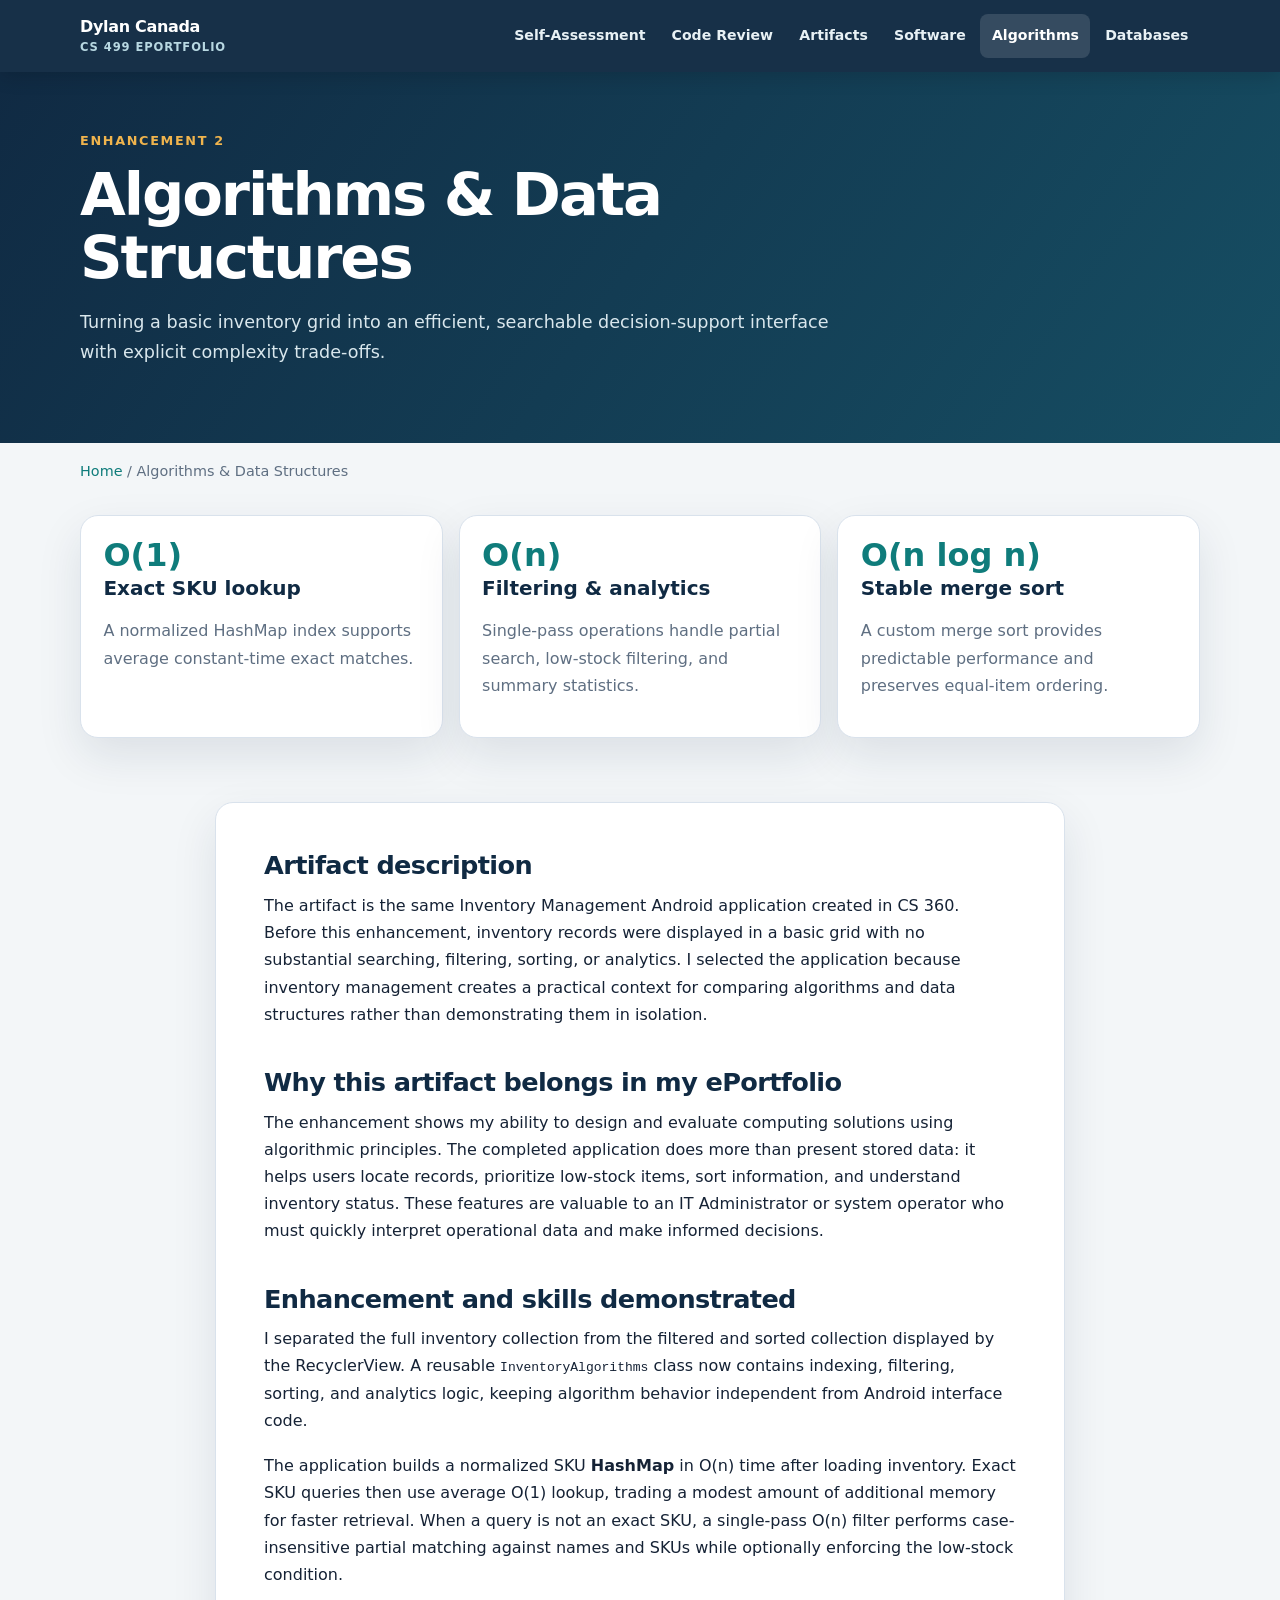
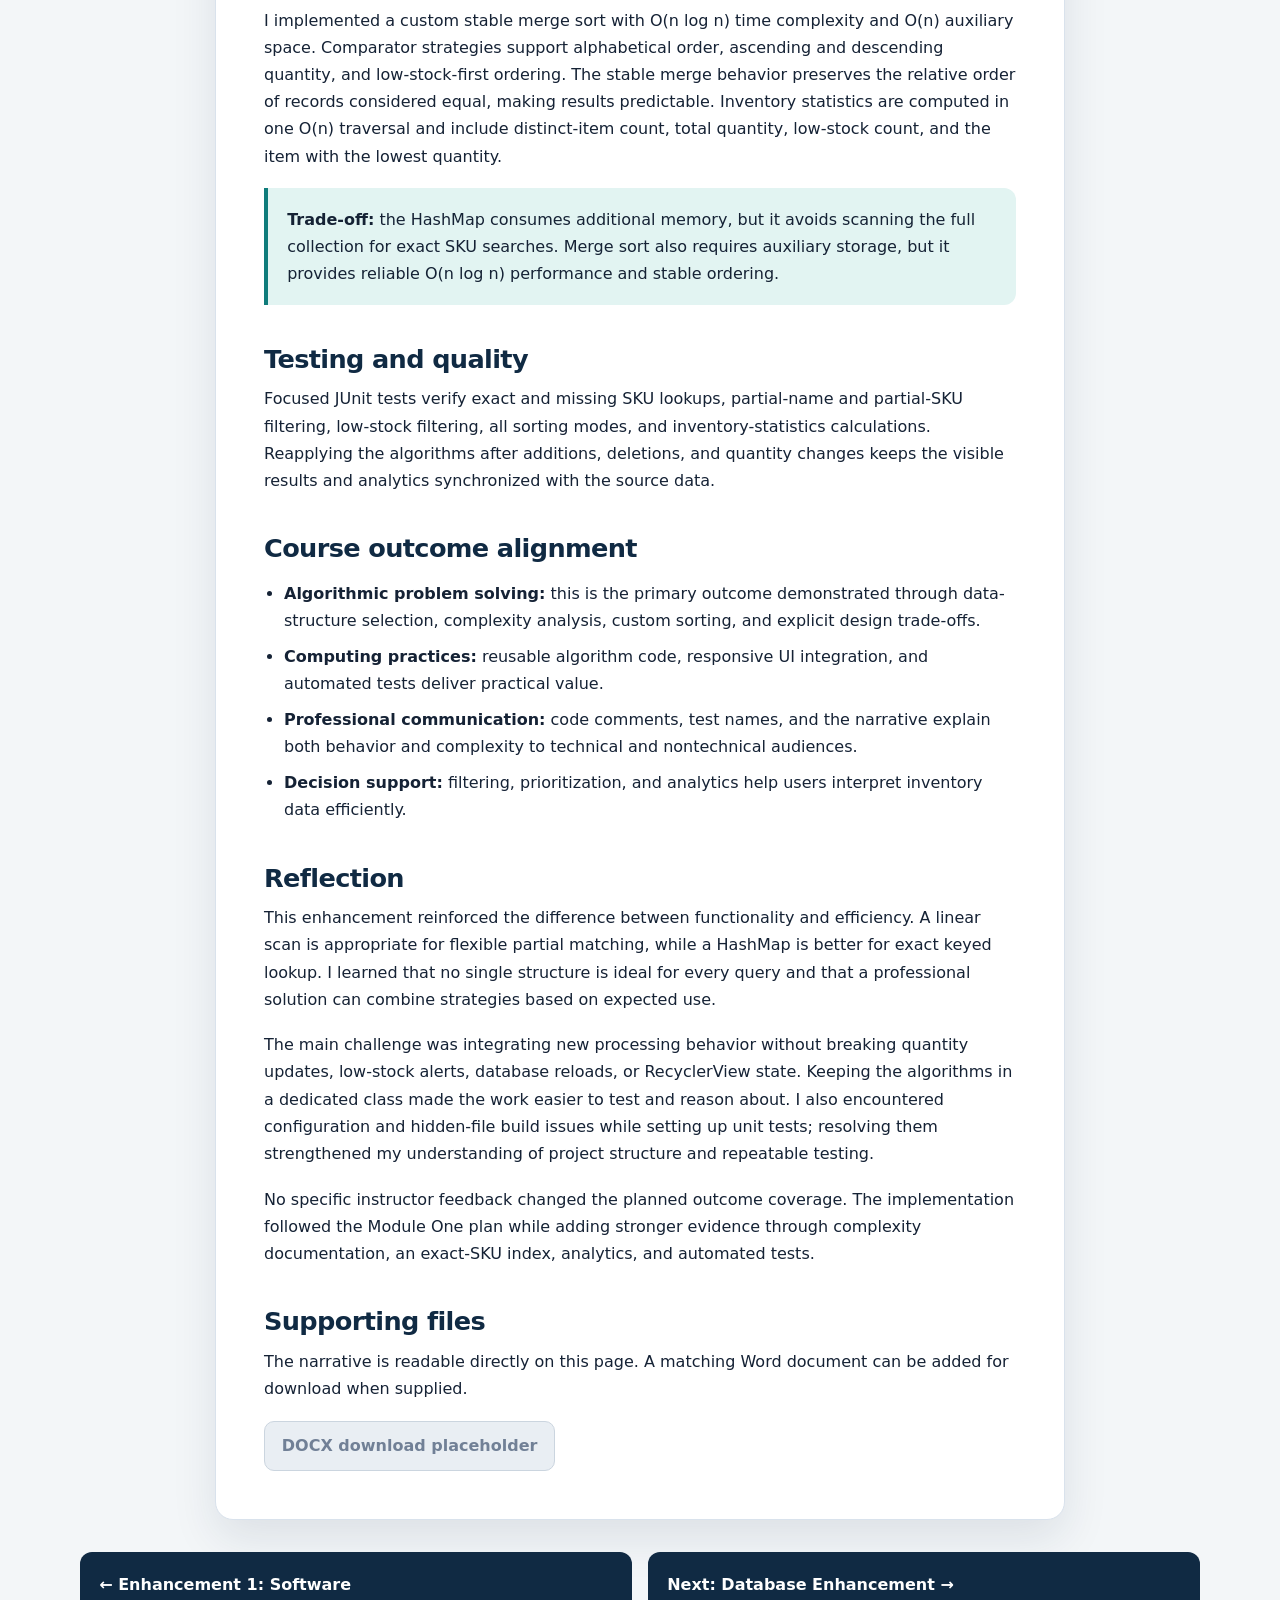
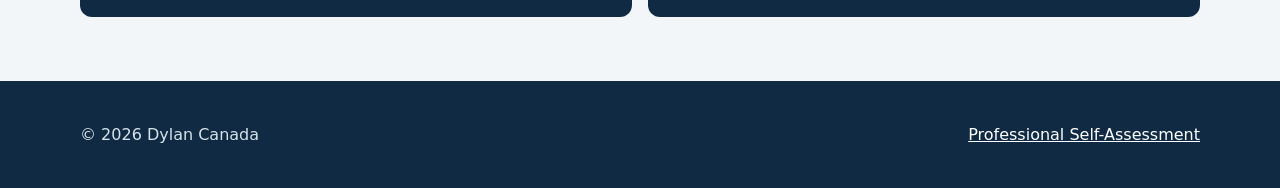
==== algorithms.html @ 03fe3acc "Build CS 499 ePortfolio" ====
<!doctype html><html lang="en"><head><meta charset="utf-8"><meta name="viewport" content="width=device-width, initial-scale=1"><meta name="description" content="Algorithms and Data Structures enhancement narrative for the CS 360 Inventory App."><title>Algorithms & Data Structures Enhancement | Dylan Canada</title><link rel="stylesheet" href="assets/css/styles.css"></head><body>
<a class="skip-link" href="#main">Skip to content</a><header class="site-header"><div class="container nav-wrap"><a class="brand" href="index.html">Dylan Canada<span>CS 499 ePortfolio</span></a><button class="nav-toggle" type="button" aria-expanded="false" aria-controls="site-nav">Menu</button><nav class="site-nav" id="site-nav" aria-label="Primary navigation"><a href="index.html">Self-Assessment</a><a href="code-review.html">Code Review</a><a href="artifacts.html">Artifacts</a><a href="software-engineering.html">Software</a><a href="algorithms.html" aria-current="page">Algorithms</a><a href="databases.html">Databases</a></nav></div></header>
<main id="main"><section class="page-hero"><div class="container"><p class="eyebrow">Enhancement 2</p><h1>Algorithms &amp; Data Structures</h1><p>Turning a basic inventory grid into an efficient, searchable decision-support interface with explicit complexity trade-offs.</p></div></section>
<div class="container"><div class="breadcrumbs"><a href="index.html">Home</a> / Algorithms &amp; Data Structures</div>
<section class="section" style="padding-top:1rem"><div class="grid"><article class="card"><div class="metric">O(1)</div><h3>Exact SKU lookup</h3><p>A normalized HashMap index supports average constant-time exact matches.</p></article><article class="card"><div class="metric">O(n)</div><h3>Filtering &amp; analytics</h3><p>Single-pass operations handle partial search, low-stock filtering, and summary statistics.</p></article><article class="card"><div class="metric">O(n log n)</div><h3>Stable merge sort</h3><p>A custom merge sort provides predictable performance and preserves equal-item ordering.</p></article></div></section>
<section class="section"><article class="prose">
<h2>Artifact description</h2><p>The artifact is the same Inventory Management Android application created in CS 360. Before this enhancement, inventory records were displayed in a basic grid with no substantial searching, filtering, sorting, or analytics. I selected the application because inventory management creates a practical context for comparing algorithms and data structures rather than demonstrating them in isolation.</p>
<h2>Why this artifact belongs in my ePortfolio</h2><p>The enhancement shows my ability to design and evaluate computing solutions using algorithmic principles. The completed application does more than present stored data: it helps users locate records, prioritize low-stock items, sort information, and understand inventory status. These features are valuable to an IT Administrator or system operator who must quickly interpret operational data and make informed decisions.</p>
<h2>Enhancement and skills demonstrated</h2><p>I separated the full inventory collection from the filtered and sorted collection displayed by the RecyclerView. A reusable <code>InventoryAlgorithms</code> class now contains indexing, filtering, sorting, and analytics logic, keeping algorithm behavior independent from Android interface code.</p><p>The application builds a normalized SKU <strong>HashMap</strong> in O(n) time after loading inventory. Exact SKU queries then use average O(1) lookup, trading a modest amount of additional memory for faster retrieval. When a query is not an exact SKU, a single-pass O(n) filter performs case-insensitive partial matching against names and SKUs while optionally enforcing the low-stock condition.</p><p>I implemented a custom stable merge sort with O(n log n) time complexity and O(n) auxiliary space. Comparator strategies support alphabetical order, ascending and descending quantity, and low-stock-first ordering. The stable merge behavior preserves the relative order of records considered equal, making results predictable. Inventory statistics are computed in one O(n) traversal and include distinct-item count, total quantity, low-stock count, and the item with the lowest quantity.</p>
<div class="callout"><strong>Trade-off:</strong> the HashMap consumes additional memory, but it avoids scanning the full collection for exact SKU searches. Merge sort also requires auxiliary storage, but it provides reliable O(n log n) performance and stable ordering.</div>
<h2>Testing and quality</h2><p>Focused JUnit tests verify exact and missing SKU lookups, partial-name and partial-SKU filtering, low-stock filtering, all sorting modes, and inventory-statistics calculations. Reapplying the algorithms after additions, deletions, and quantity changes keeps the visible results and analytics synchronized with the source data.</p>
<h2>Course outcome alignment</h2><ul><li><strong>Algorithmic problem solving:</strong> this is the primary outcome demonstrated through data-structure selection, complexity analysis, custom sorting, and explicit design trade-offs.</li><li><strong>Computing practices:</strong> reusable algorithm code, responsive UI integration, and automated tests deliver practical value.</li><li><strong>Professional communication:</strong> code comments, test names, and the narrative explain both behavior and complexity to technical and nontechnical audiences.</li><li><strong>Decision support:</strong> filtering, prioritization, and analytics help users interpret inventory data efficiently.</li></ul>
<h2>Reflection</h2><p>This enhancement reinforced the difference between functionality and efficiency. A linear scan is appropriate for flexible partial matching, while a HashMap is better for exact keyed lookup. I learned that no single structure is ideal for every query and that a professional solution can combine strategies based on expected use.</p><p>The main challenge was integrating new processing behavior without breaking quantity updates, low-stock alerts, database reloads, or RecyclerView state. Keeping the algorithms in a dedicated class made the work easier to test and reason about. I also encountered configuration and hidden-file build issues while setting up unit tests; resolving them strengthened my understanding of project structure and repeatable testing.</p><p>No specific instructor feedback changed the planned outcome coverage. The implementation followed the Module One plan while adding stronger evidence through complexity documentation, an exact-SKU index, analytics, and automated tests.</p>
<h2>Supporting files</h2><p>The narrative is readable directly on this page. A matching Word document can be added for download when supplied.</p><span class="button disabled" aria-disabled="true">DOCX download placeholder</span>
</article><div class="next-links"><a href="software-engineering.html">← Enhancement 1: Software</a><a href="databases.html">Next: Database Enhancement →</a></div></section></div></main>
<footer class="site-footer"><div class="container footer-wrap"><span>© <span data-year></span> Dylan Canada</span><a href="index.html">Professional Self-Assessment</a></div></footer><script src="assets/js/site.js"></script></body></html>
---- assets/css/styles.css ----
:root {
  --ink: #152235;
  --muted: #5f6f82;
  --paper: #ffffff;
  --canvas: #f3f6f8;
  --navy: #102a43;
  --navy-2: #173f5f;
  --teal: #0f7c7b;
  --teal-soft: #e2f4f2;
  --gold: #f0b44d;
  --line: #d9e2ec;
  --shadow: 0 18px 45px rgba(16, 42, 67, 0.10);
  --radius: 18px;
  --max: 1120px;
}

* { box-sizing: border-box; }
html { scroll-behavior: smooth; }
body {
  margin: 0;
  color: var(--ink);
  background: var(--canvas);
  font-family: Inter, ui-sans-serif, system-ui, -apple-system, BlinkMacSystemFont, "Segoe UI", sans-serif;
  line-height: 1.7;
}
a { color: var(--teal); }
a:hover { color: var(--navy); }
img { max-width: 100%; }
.skip-link { position: absolute; left: -999px; top: 8px; z-index: 100; background: white; padding: .7rem 1rem; }
.skip-link:focus { left: 8px; }
.container { width: min(calc(100% - 2rem), var(--max)); margin-inline: auto; }

.site-header { position: sticky; top: 0; z-index: 50; background: rgba(16, 42, 67, .97); color: white; box-shadow: 0 5px 18px rgba(0,0,0,.14); }
.nav-wrap { min-height: 72px; display: flex; align-items: center; justify-content: space-between; gap: 1rem; }
.brand { color: white; text-decoration: none; line-height: 1.15; font-weight: 800; letter-spacing: -.02em; }
.brand span { display: block; margin-top: .25rem; color: #b8d8e2; font-size: .72rem; font-weight: 600; letter-spacing: .08em; text-transform: uppercase; }
.nav-toggle { display: none; border: 1px solid rgba(255,255,255,.4); background: transparent; color: white; border-radius: 9px; padding: .5rem .7rem; font: inherit; }
.site-nav { display: flex; gap: .2rem; align-items: center; }
.site-nav a { color: #e8f1f5; text-decoration: none; font-size: .88rem; font-weight: 650; padding: .6rem .72rem; border-radius: 8px; }
.site-nav a:hover, .site-nav a[aria-current="page"] { color: white; background: rgba(255,255,255,.13); }

.hero { overflow: hidden; position: relative; padding: 5rem 0 4.5rem; color: white; background: linear-gradient(135deg, var(--navy) 0%, var(--navy-2) 60%, #0b696c 100%); }
.hero::after { content: ""; position: absolute; width: 420px; height: 420px; right: -120px; top: -170px; border: 70px solid rgba(255,255,255,.055); border-radius: 50%; }
.eyebrow { margin: 0 0 .7rem; color: var(--gold); font-weight: 800; font-size: .8rem; letter-spacing: .13em; text-transform: uppercase; }
.hero h1 { max-width: 850px; margin: 0; font-size: clamp(2.35rem, 5.6vw, 4.8rem); line-height: 1.04; letter-spacing: -.045em; }
.hero .lead { max-width: 760px; color: #d8e8ed; font-size: clamp(1.05rem, 2vw, 1.25rem); }
.hero-actions, .button-row { display: flex; flex-wrap: wrap; gap: .75rem; margin-top: 1.5rem; }
.button { display: inline-flex; align-items: center; justify-content: center; min-height: 46px; padding: .65rem 1.05rem; border-radius: 10px; text-decoration: none; font-weight: 750; border: 1px solid var(--teal); background: var(--teal); color: white; }
.button:hover { background: #0a6665; border-color: #0a6665; color: white; }
.button.secondary { border-color: rgba(255,255,255,.55); background: transparent; color: white; }
.button.secondary:hover { background: rgba(255,255,255,.1); }
.button.disabled { border-color: #cbd5df; background: #e9eef3; color: #718096; cursor: not-allowed; }

main { padding-bottom: 4rem; }
.section { padding: 4rem 0 0; }
.section-heading { max-width: 760px; margin-bottom: 1.7rem; }
.section-heading h2, .prose h2 { margin: 0 0 .7rem; color: var(--navy); font-size: clamp(1.75rem, 3vw, 2.45rem); line-height: 1.15; letter-spacing: -.025em; }
.section-heading p { margin: 0; color: var(--muted); font-size: 1.05rem; }
.grid { display: grid; grid-template-columns: repeat(3, 1fr); gap: 1rem; }
.card { background: var(--paper); border: 1px solid var(--line); border-radius: var(--radius); padding: 1.4rem; box-shadow: var(--shadow); }
.card h3 { margin: .35rem 0 .6rem; color: var(--navy); font-size: 1.25rem; line-height: 1.25; }
.card p { color: var(--muted); }
.card-link { color: var(--navy); text-decoration: none; font-weight: 800; }
.card-link:hover { color: var(--teal); }
.kicker { color: var(--teal); font-size: .78rem; font-weight: 850; letter-spacing: .09em; text-transform: uppercase; }
.outcome { border-left: 4px solid var(--teal); }
.metric { font-size: 2rem; color: var(--teal); font-weight: 850; line-height: 1; }
.prose { max-width: 850px; margin: 0 auto; background: white; border: 1px solid var(--line); border-radius: var(--radius); padding: clamp(1.4rem, 4vw, 3rem); box-shadow: var(--shadow); }
.prose h2 { margin-top: 2.5rem; font-size: 1.6rem; }
.prose h2:first-child { margin-top: 0; }
.prose h3 { margin-top: 2rem; color: var(--navy); }
.prose p { margin: 0 0 1.15rem; }
.prose ul { padding-left: 1.25rem; }
.prose li { margin-bottom: .55rem; }
.callout { padding: 1.1rem 1.2rem; background: var(--teal-soft); border-left: 4px solid var(--teal); border-radius: 0 12px 12px 0; }
.placeholder { background: repeating-linear-gradient(135deg, #fff, #fff 10px, #f7f9fb 10px, #f7f9fb 20px); border: 1.5px dashed #9fb2c3; box-shadow: none; }
.placeholder strong { color: var(--navy); }
.tag-list { display: flex; flex-wrap: wrap; gap: .45rem; padding: 0; list-style: none; }
.tag-list li { border-radius: 999px; background: var(--teal-soft); color: #075d5c; padding: .35rem .65rem; font-size: .84rem; font-weight: 700; }
.breadcrumbs { padding: 1rem 0; color: var(--muted); font-size: .9rem; }
.breadcrumbs a { text-decoration: none; }
.page-hero { padding: 3.6rem 0; background: linear-gradient(125deg, var(--navy), #164e63); color: white; }
.page-hero h1 { max-width: 850px; margin: .2rem 0 .8rem; font-size: clamp(2.1rem, 5vw, 3.7rem); line-height: 1.08; letter-spacing: -.035em; }
.page-hero p:last-child { max-width: 760px; color: #d9e7ed; font-size: 1.1rem; }
.artifact-compare { display: grid; grid-template-columns: 1fr 1fr; gap: 1rem; }
.artifact-compare .card ul { padding-left: 1.2rem; color: var(--muted); }
.next-links { display: grid; grid-template-columns: 1fr 1fr; gap: 1rem; margin-top: 2rem; }
.next-links a { display: block; background: var(--navy); color: white; padding: 1.2rem; border-radius: 12px; text-decoration: none; font-weight: 800; }
.next-links a:hover { background: var(--teal); }
.site-footer { background: var(--navy); color: #d7e3ea; padding: 2.5rem 0; }
.footer-wrap { display: flex; justify-content: space-between; gap: 1rem; align-items: center; }
.site-footer a { color: white; }

@media (max-width: 900px) {
  .nav-toggle { display: inline-block; }
  .site-nav { display: none; position: absolute; left: 1rem; right: 1rem; top: 66px; padding: .7rem; background: var(--navy); border: 1px solid rgba(255,255,255,.15); border-radius: 12px; box-shadow: var(--shadow); flex-direction: column; align-items: stretch; }
  .site-nav.open { display: flex; }
  .site-nav a { padding: .75rem; }
  .grid { grid-template-columns: 1fr 1fr; }
}
@media (max-width: 640px) {
  .hero { padding: 3.7rem 0 3.2rem; }
  .grid, .artifact-compare, .next-links { grid-template-columns: 1fr; }
  .section { padding-top: 3rem; }
  .footer-wrap { align-items: flex-start; flex-direction: column; }
}
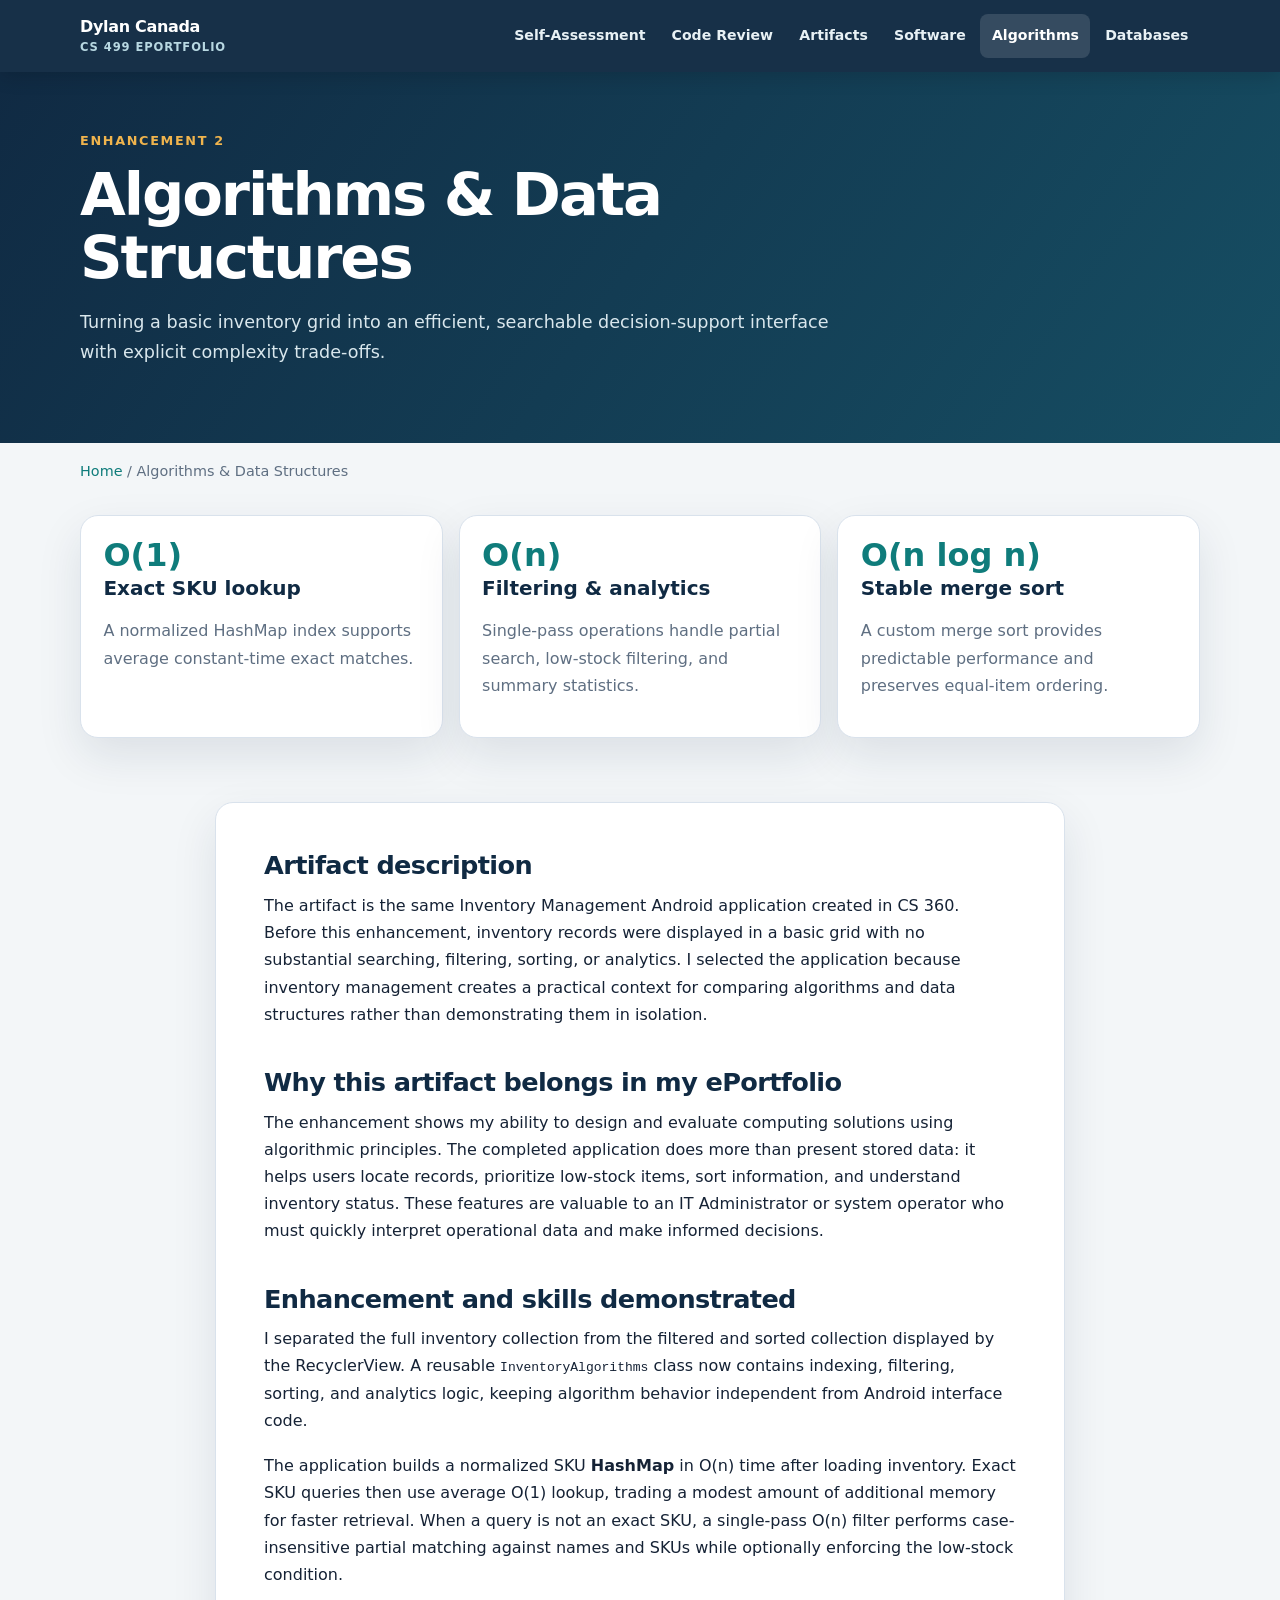
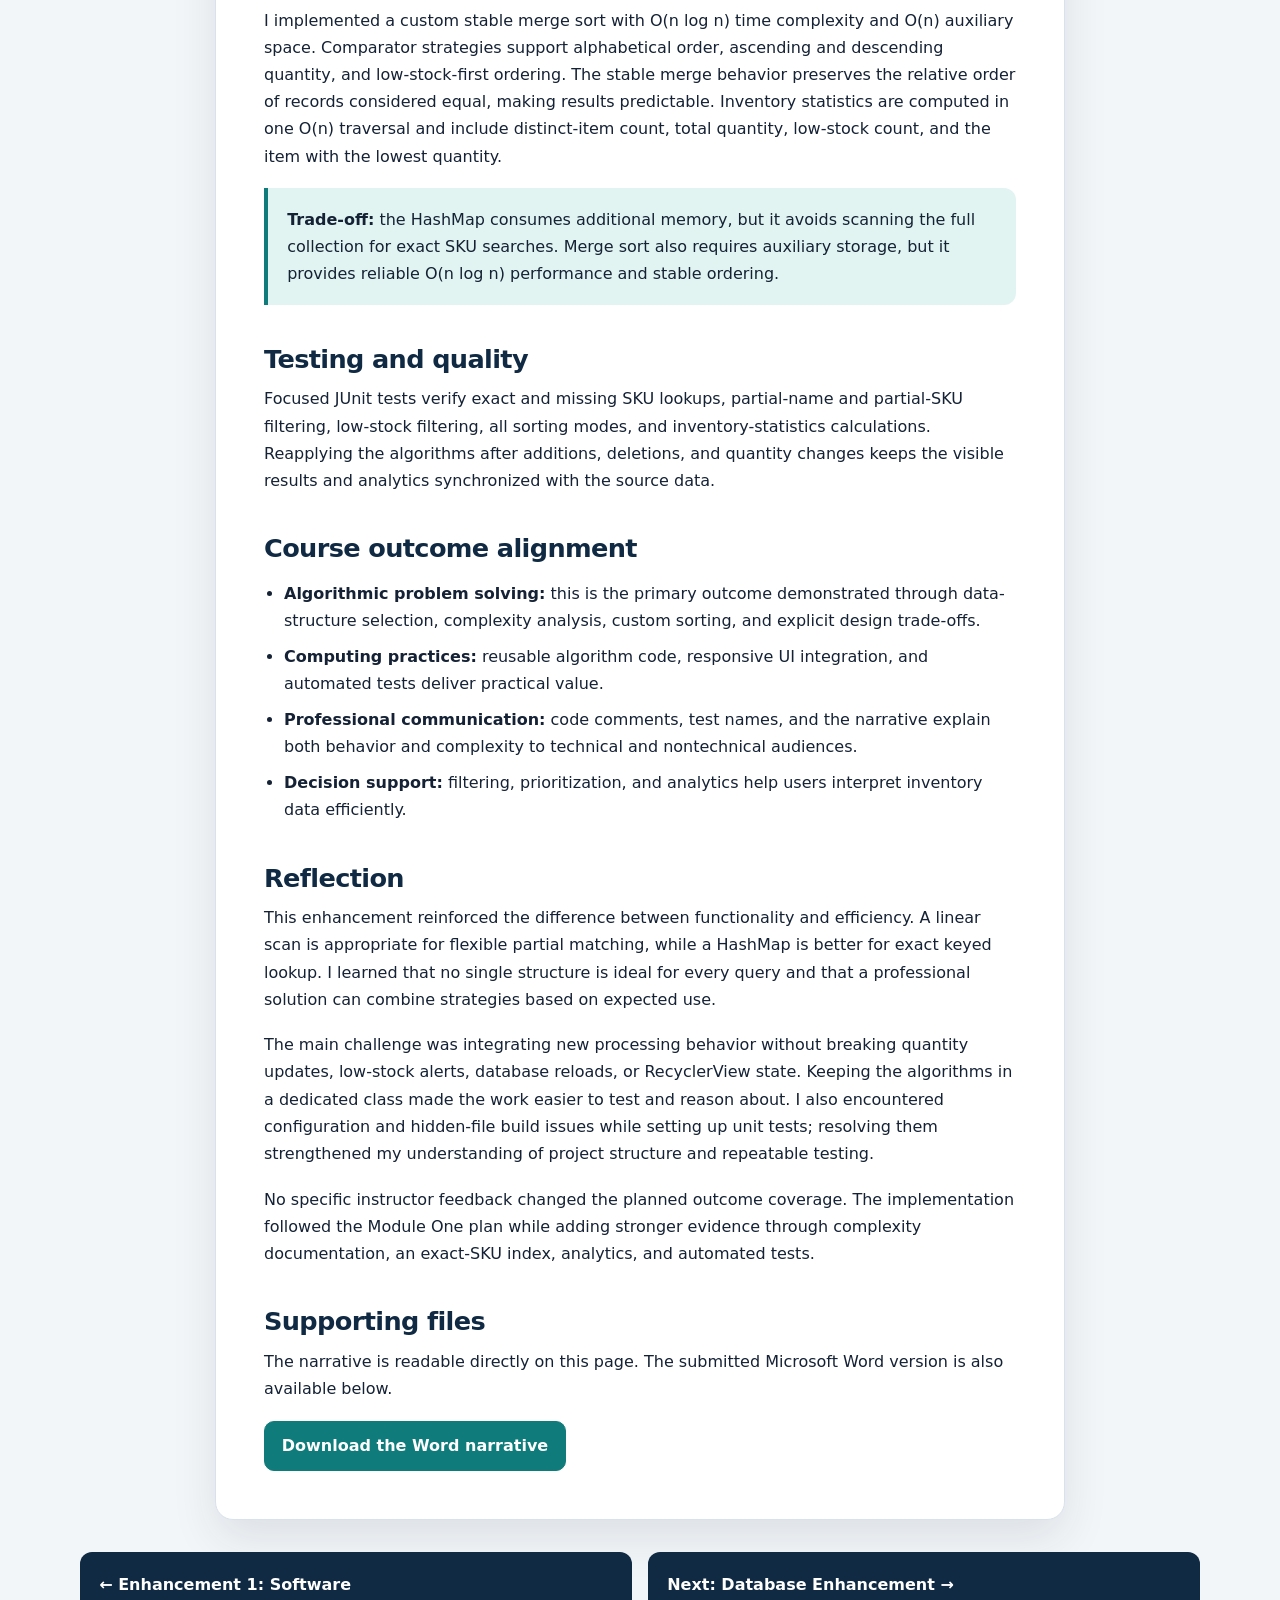
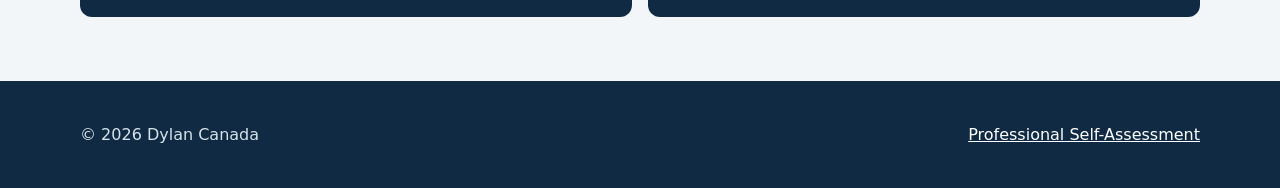
==== commit 194de7f0: "Add downloadable enhancement narratives" ====
--- a/algorithms.html
+++ b/algorithms.html
@@ -11,7 +11,6 @@
 <h2>Testing and quality</h2><p>Focused JUnit tests verify exact and missing SKU lookups, partial-name and partial-SKU filtering, low-stock filtering, all sorting modes, and inventory-statistics calculations. Reapplying the algorithms after additions, deletions, and quantity changes keeps the visible results and analytics synchronized with the source data.</p>
 <h2>Course outcome alignment</h2><ul><li><strong>Algorithmic problem solving:</strong> this is the primary outcome demonstrated through data-structure selection, complexity analysis, custom sorting, and explicit design trade-offs.</li><li><strong>Computing practices:</strong> reusable algorithm code, responsive UI integration, and automated tests deliver practical value.</li><li><strong>Professional communication:</strong> code comments, test names, and the narrative explain both behavior and complexity to technical and nontechnical audiences.</li><li><strong>Decision support:</strong> filtering, prioritization, and analytics help users interpret inventory data efficiently.</li></ul>
 <h2>Reflection</h2><p>This enhancement reinforced the difference between functionality and efficiency. A linear scan is appropriate for flexible partial matching, while a HashMap is better for exact keyed lookup. I learned that no single structure is ideal for every query and that a professional solution can combine strategies based on expected use.</p><p>The main challenge was integrating new processing behavior without breaking quantity updates, low-stock alerts, database reloads, or RecyclerView state. Keeping the algorithms in a dedicated class made the work easier to test and reason about. I also encountered configuration and hidden-file build issues while setting up unit tests; resolving them strengthened my understanding of project structure and repeatable testing.</p><p>No specific instructor feedback changed the planned outcome coverage. The implementation followed the Module One plan while adding stronger evidence through complexity documentation, an exact-SKU index, analytics, and automated tests.</p>
-<h2>Supporting files</h2><p>The narrative is readable directly on this page. A matching Word document can be added for download when supplied.</p><span class="button disabled" aria-disabled="true">DOCX download placeholder</span>
+<h2>Supporting files</h2><p>The narrative is readable directly on this page. The submitted Microsoft Word version is also available below.</p><a class="button" href="downloads/narratives/Algorithms-Data-Structures-Narrative-Dylan-Canada.docx" download>Download the Word narrative</a>
 </article><div class="next-links"><a href="software-engineering.html">← Enhancement 1: Software</a><a href="databases.html">Next: Database Enhancement →</a></div></section></div></main>
 <footer class="site-footer"><div class="container footer-wrap"><span>© <span data-year></span> Dylan Canada</span><a href="index.html">Professional Self-Assessment</a></div></footer><script src="assets/js/site.js"></script></body></html>
-
--- a/assets/css/styles.css
+++ b/assets/css/styles.css
@@ -75,6 +75,8 @@
 .callout { padding: 1.1rem 1.2rem; background: var(--teal-soft); border-left: 4px solid var(--teal); border-radius: 0 12px 12px 0; }
 .placeholder { background: repeating-linear-gradient(135deg, #fff, #fff 10px, #f7f9fb 10px, #f7f9fb 20px); border: 1.5px dashed #9fb2c3; box-shadow: none; }
 .placeholder strong { color: var(--navy); }
+.video-frame { position: relative; width: 100%; aspect-ratio: 16 / 9; overflow: hidden; border-radius: 14px; background: var(--navy); box-shadow: var(--shadow); }
+.video-frame iframe { position: absolute; inset: 0; width: 100%; height: 100%; border: 0; }
 .tag-list { display: flex; flex-wrap: wrap; gap: .45rem; padding: 0; list-style: none; }
 .tag-list li { border-radius: 999px; background: var(--teal-soft); color: #075d5c; padding: .35rem .65rem; font-size: .84rem; font-weight: 700; }
 .breadcrumbs { padding: 1rem 0; color: var(--muted); font-size: .9rem; }
@@ -104,4 +106,3 @@
   .section { padding-top: 3rem; }
   .footer-wrap { align-items: flex-start; flex-direction: column; }
 }
-
